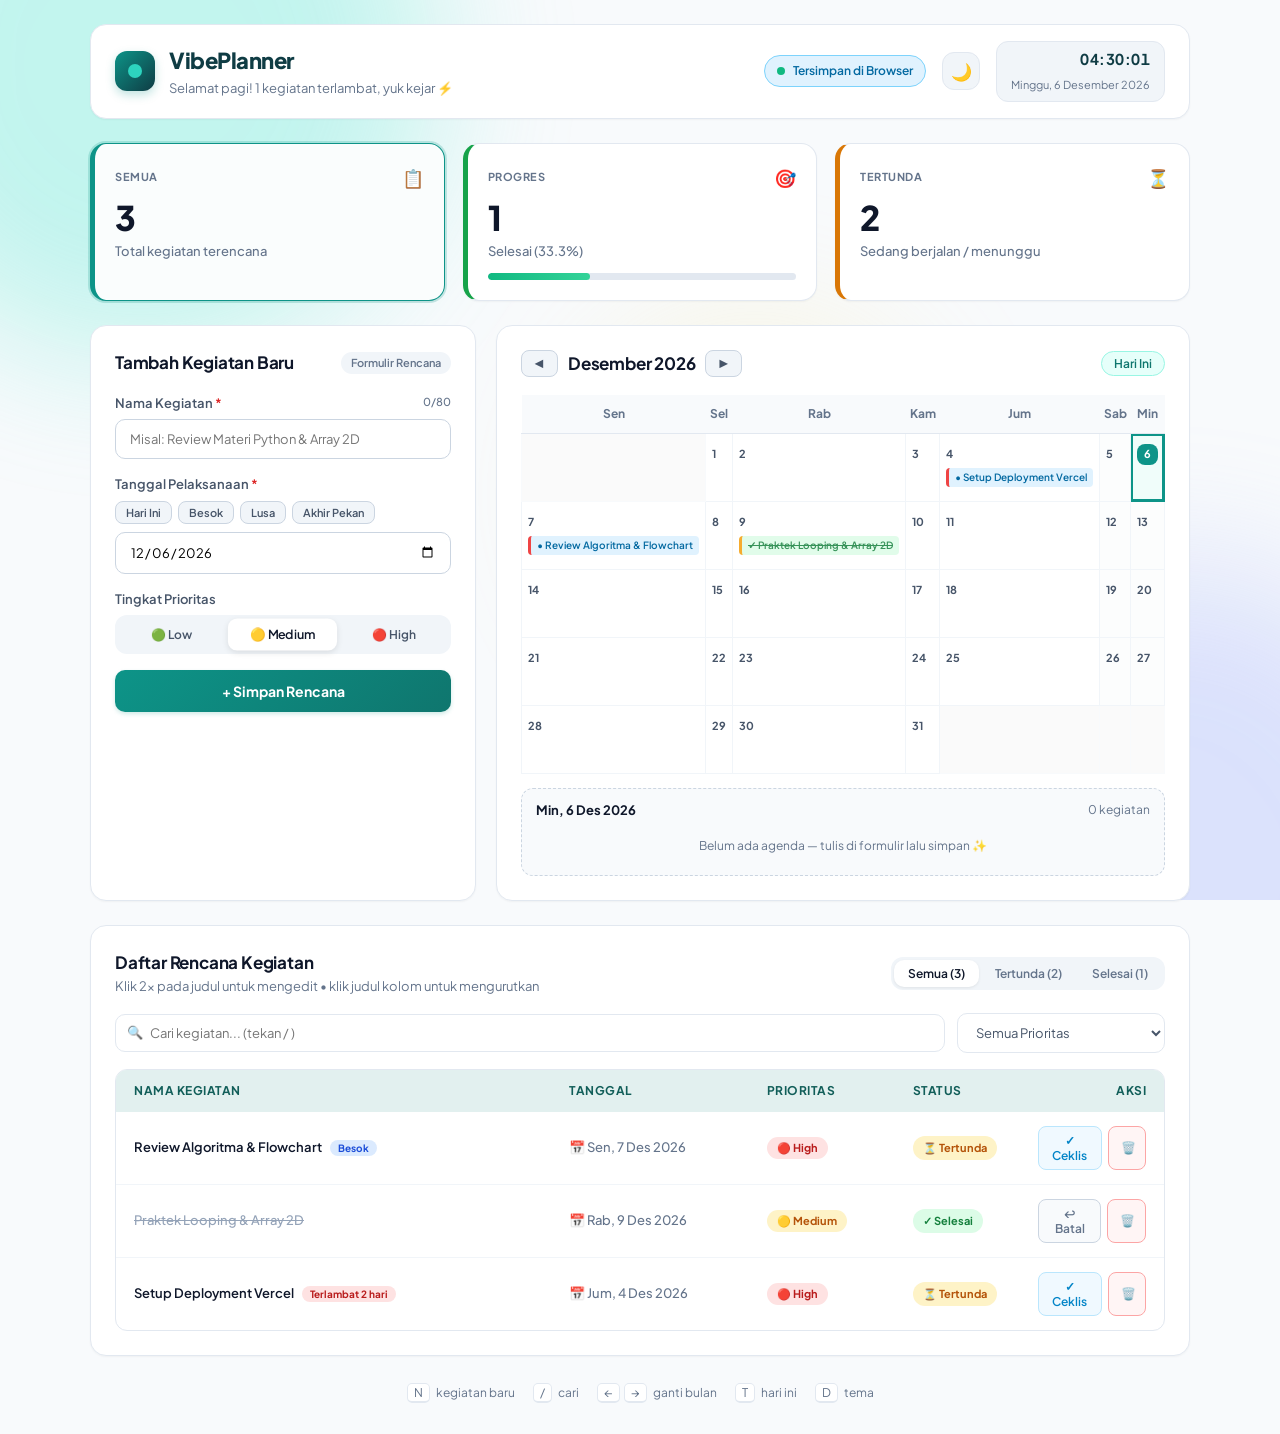
==== index.html @ 6b1e013d "Add files via upload" ====
<!DOCTYPE html>
<html lang="id">
<head>
    <meta charset="UTF-8">
    <meta name="viewport" content="width=device-width, initial-scale=1.0">
    <title>VibePlanner - Modern Activity & Calendar Planner</title>
    <link rel="preconnect" href="https://fonts.googleapis.com">
    <link rel="preconnect" href="https://fonts.gstatic.com" crossorigin>
    <link href="https://fonts.googleapis.com/css2?family=Plus+Jakarta+Sans:wght@400;500;600;700;800&display=swap" rel="stylesheet">
    <link rel="stylesheet" href="style.css">
</head>
<body>
    <div class="ambient" aria-hidden="true"><i></i><i></i><i></i></div>
    <canvas id="confettiCanvas"></canvas>

    <div class="app-layout">
        <header class="navbar reveal" style="--i:0">
            <div class="brand-group">
                <div class="brand-badge"><span class="brand-dot"></span></div>
                <div>
                    <h1 class="brand-name">VibePlanner</h1>
                    <p class="brand-tagline" id="greetingText">Memuat sapaan...</p>
                </div>
            </div>
            <div class="navbar-actions">
                <div class="autosave-indicator" id="autosaveBadge" data-state="ok">
                    <span class="pulse-dot"></span>
                    <span class="autosave-text">Tersimpan Otomatis</span>
                </div>
                <button class="theme-toggle" id="themeToggle" title="Ganti tema (D)" aria-label="Ganti tema">🌙</button>
                <div class="clock-chip">
                    <span id="liveClock" class="clock-text">00:00:00</span>
                    <span id="currentDateStr" class="date-text">Memuat...</span>
                </div>
            </div>
        </header>

        <section class="stat-container">
            <div class="stat-card teal active-filter reveal" style="--i:1" data-filter="all" title="Tampilkan semua kegiatan">
                <div class="stat-header"><span class="stat-badge">Semua</span><span class="stat-icon">📋</span></div>
                <div class="stat-number" id="statTotal">0</div>
                <div class="stat-meta">Total kegiatan terencana</div>
            </div>
            <div class="stat-card green reveal" style="--i:2" data-filter="completed" title="Filter kegiatan yang selesai">
                <div class="stat-header"><span class="stat-badge">Progres</span><span class="stat-icon">🎯</span></div>
                <div class="stat-number" id="statCompleted">0</div>
                <div class="stat-meta" id="statProgressLabel">Selesai (0%)</div>
                <div class="progress-bar-wrap"><div class="progress-bar-fill" id="progressBar"></div></div>
            </div>
            <div class="stat-card amber reveal" style="--i:3" data-filter="pending" title="Filter kegiatan yang belum selesai">
                <div class="stat-header"><span class="stat-badge">Tertunda</span><span class="stat-icon">⏳</span></div>
                <div class="stat-number" id="statPending">0</div>
                <div class="stat-meta">Sedang berjalan / menunggu</div>
            </div>
        </section>

        <div class="main-grid">
            <section class="card-panel form-panel reveal" style="--i:4">
                <div class="panel-header">
                    <h2 class="panel-title">Tambah Kegiatan Baru</h2>
                    <span class="panel-pill">Formulir Rencana</span>
                </div>
                <form id="addActivityForm" class="modern-form" novalidate>
                    <div class="form-field">
                        <label for="title">Nama Kegiatan <span class="required">*</span>
                            <span class="char-count" id="charCount">0/80</span></label>
                        <input type="text" id="title" maxlength="80" placeholder="Misal: Review Materi Python & Array 2D" autocomplete="off">
                    </div>
                    <div class="form-field">
                        <label for="date">Tanggal Pelaksanaan <span class="required">*</span></label>
                        <div class="date-presets">
                            <button type="button" class="preset-chip" data-preset="0">Hari Ini</button>
                            <button type="button" class="preset-chip" data-preset="1">Besok</button>
                            <button type="button" class="preset-chip" data-preset="2">Lusa</button>
                            <button type="button" class="preset-chip" data-preset="weekend">Akhir Pekan</button>
                        </div>
                        <input type="date" id="date" required>
                    </div>
                    <div class="form-field">
                        <label>Tingkat Prioritas</label>
                        <input type="hidden" id="priority" value="Medium">
                        <div class="prio-seg" id="prioSeg">
                            <button type="button" data-p="Low">🟢 Low</button>
                            <button type="button" data-p="Medium" class="on">🟡 Medium</button>
                            <button type="button" data-p="High">🔴 High</button>
                        </div>
                    </div>
                    <button type="submit" class="btn-submit"><span>+ Simpan Rencana</span></button>
                </form>
            </section>

            <section class="card-panel calendar-panel reveal" style="--i:5">
                <div class="panel-header">
                    <div class="cal-nav-group">
                        <button class="cal-nav-btn" data-month="-1" title="Bulan sebelumnya (←)">◀</button>
                        <h2 class="panel-title" id="calendarTitle">Kalender</h2>
                        <button class="cal-nav-btn" data-month="1" title="Bulan berikutnya (→)">▶</button>
                    </div>
                    <button class="btn-today-pill" id="btnToday" title="Kembali ke hari ini (T)">Hari Ini</button>
                </div>
                <div class="table-responsive">
                    <table class="calendar-table">
                        <thead><tr><th>Sen</th><th>Sel</th><th>Rab</th><th>Kam</th><th>Jum</th><th>Sab</th><th>Min</th></tr></thead>
                        <tbody id="calendarBody"></tbody>
                    </table>
                </div>
                <div class="day-panel" id="dayPanel"></div>
            </section>
        </div>

        <section class="card-panel list-panel reveal" style="--i:6">
            <div class="list-panel-header">
                <div>
                    <h2 class="panel-title" style="margin:0">Daftar Rencana Kegiatan</h2>
                    <p class="panel-subtitle">Klik 2x pada judul untuk mengedit • klik judul kolom untuk mengurutkan</p>
                </div>
                <div class="tab-pill-group">
                    <button class="tab-pill active" data-filter="all">Semua (<span id="countAll">0</span>)</button>
                    <button class="tab-pill" data-filter="pending">Tertunda (<span id="countPending">0</span>)</button>
                    <button class="tab-pill" data-filter="completed">Selesai (<span id="countCompleted">0</span>)</button>
                </div>
            </div>
            <div class="table-toolbar">
                <div class="search-input-wrap">
                    <span class="search-icon">🔍</span>
                    <input type="text" id="searchInput" placeholder="Cari kegiatan... (tekan / )">
                    <button id="clearSearchBtn" class="clear-search" style="display:none" aria-label="Hapus pencarian">✕</button>
                </div>
                <div class="filter-dropdown-wrap">
                    <select id="priorityFilter">
                        <option value="all">Semua Prioritas</option>
                        <option value="High">🔴 Hanya Prioritas Tinggi</option>
                        <option value="Medium">🟡 Hanya Prioritas Sedang</option>
                        <option value="Low">🟢 Hanya Prioritas Rendah</option>
                    </select>
                </div>
            </div>
            <div class="table-container">
                <table class="activity-table">
                    <thead>
                        <tr>
                            <th class="sortable" data-sort="title" style="width:42%">Nama Kegiatan <i></i></th>
                            <th class="sortable" data-sort="date" style="width:19%">Tanggal <i></i></th>
                            <th class="sortable" data-sort="priority" style="width:14%">Prioritas <i></i></th>
                            <th class="sortable" data-sort="completed" style="width:12%">Status <i></i></th>
                            <th style="width:13%;text-align:right">Aksi</th>
                        </tr>
                    </thead>
                    <tbody id="activityTableBody"></tbody>
                </table>
            </div>
        </section>

        <footer class="kbd-hint">
            <span><kbd>N</kbd> kegiatan baru</span><span><kbd>/</kbd> cari</span>
            <span><kbd>←</kbd><kbd>→</kbd> ganti bulan</span><span><kbd>T</kbd> hari ini</span><span><kbd>D</kbd> tema</span>
        </footer>
    </div>

    <div id="toastStack" class="toast-stack" aria-live="polite"></div>
    <script src="script.js"></script>
</body>
</html>
---- style.css ----
:root {
    --primary: #0d9488;
    --primary-light: #14b8a6;
    --primary-dark: #0f766e;
    --brand-dark: #0f3c44;
    --bg-main: #f8fafc;
    --card-surface: #ffffff;
    --border-color: #e2e8f0;
    --text-primary: #0f172a;
    --text-secondary: #475569;
    --text-muted: #64748b;
    --success: #16a34a;
    --warning: #d97706;
    --danger: #dc2626;
    --shadow-sm: 0 1px 2px 0 rgba(0, 0, 0, 0.04);
    --shadow-md: 0 4px 6px -1px rgba(0, 0, 0, 0.05), 0 2px 4px -2px rgba(0, 0, 0, 0.05);
    --shadow-lg: 0 10px 15px -3px rgba(0, 0, 0, 0.06), 0 4px 6px -4px rgba(0, 0, 0, 0.06);
    --radius-md: 12px;
    --radius-lg: 16px;
}

* {
    box-sizing: border-box;
}

body {
    margin: 0;
    padding: 24px 16px;
    font-family: 'Plus Jakarta Sans', -apple-system, BlinkMacSystemFont, "Segoe UI", Roboto, sans-serif;
    background-color: var(--bg-main);
    color: var(--text-primary);
    line-height: 1.5;
    -webkit-font-smoothing: antialiased;
}

#confettiCanvas {
    position: fixed;
    top: 0;
    left: 0;
    width: 100%;
    height: 100%;
    pointer-events: none;
    z-index: 99999;
}

.app-layout {
    max-width: 1100px;
    margin: 0 auto;
}

/* NAVBAR */
.navbar {
    display: flex;
    justify-content: space-between;
    align-items: center;
    background: var(--card-surface);
    border: 1px solid var(--border-color);
    padding: 16px 24px;
    border-radius: var(--radius-lg);
    box-shadow: var(--shadow-sm);
    margin-bottom: 24px;
    flex-wrap: wrap;
    gap: 16px;
}

.brand-group {
    display: flex;
    align-items: center;
    gap: 14px;
}

.brand-badge {
    width: 40px;
    height: 40px;
    background: linear-gradient(135deg, #0d9488, #0f3c44);
    border-radius: 12px;
    display: flex;
    align-items: center;
    justify-content: center;
    box-shadow: 0 4px 10px rgba(13, 148, 136, 0.25);
}

.brand-dot {
    width: 14px;
    height: 14px;
    background-color: #2dd4bf;
    border-radius: 50%;
}

.brand-name {
    margin: 0;
    font-size: 22px;
    font-weight: 800;
    color: var(--brand-dark);
    letter-spacing: -0.5px;
}

.brand-tagline {
    margin: 2px 0 0 0;
    font-size: 13px;
    color: var(--text-muted);
}

.navbar-actions {
    display: flex;
    align-items: center;
    gap: 16px;
}

.autosave-indicator {
    display: inline-flex;
    align-items: center;
    gap: 8px;
    padding: 6px 12px;
    background-color: #ecfdf5;
    border: 1px solid #a7f3d0;
    border-radius: 20px;
    font-size: 12px;
    font-weight: 600;
    color: #047857;
}

.pulse-dot {
    width: 8px;
    height: 8px;
    background-color: #10b981;
    border-radius: 50%;
    box-shadow: 0 0 0 0 rgba(16, 185, 129, 0.7);
    animation: greenPulse 2s infinite;
}

@keyframes greenPulse {
    0% { transform: scale(0.95); box-shadow: 0 0 0 0 rgba(16, 185, 129, 0.7); }
    70% { transform: scale(1); box-shadow: 0 0 0 6px rgba(16, 185, 129, 0); }
    100% { transform: scale(0.95); box-shadow: 0 0 0 0 rgba(16, 185, 129, 0); }
}

.clock-chip {
    text-align: right;
    background: #f1f5f9;
    padding: 6px 14px;
    border-radius: 12px;
    border: 1px solid #e2e8f0;
}

.clock-text {
    font-size: 15px;
    font-weight: 700;
    color: var(--brand-dark);
    letter-spacing: 0.5px;
    display: block;
}

.date-text {
    font-size: 11px;
    color: var(--text-muted);
}

.stat-container {
    display: grid;
    grid-template-columns: repeat(3, 1fr);
    gap: 18px;
    margin-bottom: 24px;
}

.stat-card {
    background: var(--card-surface);
    border: 1px solid var(--border-color);
    border-radius: var(--radius-lg);
    padding: 20px;
    box-shadow: var(--shadow-sm);
    cursor: pointer;
    user-select: none;
    transition: all 0.25s cubic-bezier(0.4, 0, 0.2, 1);
    position: relative;
}

.stat-card:hover {
    transform: translateY(-3px);
    box-shadow: var(--shadow-md);
}

.stat-card.active-filter {
    border-color: var(--primary);
    box-shadow: 0 0 0 2px rgba(13, 148, 136, 0.2), var(--shadow-sm);
    background-color: #fafdfd;
}

.stat-card.teal { border-left: 5px solid var(--primary); }
.stat-card.green { border-left: 5px solid var(--success); }
.stat-card.amber { border-left: 5px solid var(--warning); }

.stat-header {
    display: flex;
    justify-content: space-between;
    align-items: center;
    margin-bottom: 8px;
}

.stat-badge {
    font-size: 11px;
    font-weight: 700;
    text-transform: uppercase;
    letter-spacing: 0.5px;
    color: var(--text-muted);
}

.stat-icon {
    font-size: 18px;
}

.stat-number {
    font-size: 34px;
    font-weight: 800;
    color: var(--text-primary);
    line-height: 1.1;
}

.stat-meta {
    font-size: 13px;
    color: var(--text-muted);
    margin-top: 6px;
    font-weight: 500;
}

.progress-bar-wrap {
    background: #e2e8f0;
    border-radius: 10px;
    height: 7px;
    width: 100%;
    overflow: hidden;
    margin-top: 12px;
}

.progress-bar-fill {
    background: linear-gradient(90deg, #10b981, #059669);
    height: 100%;
    width: 0%;
    border-radius: 10px;
    transition: width 0.7s cubic-bezier(0.4, 0, 0.2, 1);
}

.main-grid {
    display: grid;
    grid-template-columns: 1fr 1.35fr;
    gap: 20px;
    margin-bottom: 24px;
}

.card-panel {
    background: var(--card-surface);
    border: 1px solid var(--border-color);
    border-radius: var(--radius-lg);
    padding: 24px;
    box-shadow: var(--shadow-sm);
}

.panel-header {
    display: flex;
    justify-content: space-between;
    align-items: center;
    margin-bottom: 18px;
}

.panel-title {
    margin: 0;
    font-size: 17px;
    font-weight: 700;
    color: var(--text-primary);
    letter-spacing: -0.2px;
}

.panel-pill {
    background: #f1f5f9;
    color: var(--text-muted);
    font-size: 11px;
    font-weight: 600;
    padding: 3px 10px;
    border-radius: 20px;
}

.modern-form .form-field {
    margin-bottom: 16px;
}

.modern-form label {
    display: block;
    font-size: 13px;
    font-weight: 600;
    color: var(--text-secondary);
    margin-bottom: 6px;
}

.required {
    color: var(--danger);
}

.date-presets {
    display: flex;
    gap: 6px;
    margin-bottom: 8px;
    flex-wrap: wrap;
}

.preset-chip {
    padding: 4px 10px;
    font-size: 11px;
    font-weight: 600;
    background: #f1f5f9;
    border: 1px solid #cbd5e1;
    border-radius: 8px;
    cursor: pointer;
    transition: all 0.15s;
    color: var(--text-secondary);
}

.preset-chip:hover {
    background: var(--primary);
    color: #ffffff;
    border-color: var(--primary);
}

.modern-form input, .modern-form select {
    width: 100%;
    padding: 11px 14px;
    border-radius: 10px;
    border: 1px solid #cbd5e1;
    font-size: 13px;
    font-family: inherit;
    background-color: #ffffff;
    transition: border-color 0.2s, box-shadow 0.2s;
}

.modern-form input:focus, .modern-form select:focus {
    outline: none;
    border-color: var(--primary);
    box-shadow: 0 0 0 3px rgba(13, 148, 136, 0.18);
}

.btn-submit {
    width: 100%;
    padding: 12px;
    background: linear-gradient(135deg, #0d9488, #0f766e);
    color: #ffffff;
    border: none;
    border-radius: 10px;
    font-size: 14px;
    font-weight: 700;
    cursor: pointer;
    transition: all 0.2s;
    box-shadow: 0 2px 4px rgba(13, 148, 136, 0.2);
}

.btn-submit:hover {
    background: linear-gradient(135deg, #0f766e, #115e59);
    transform: translateY(-1px);
    box-shadow: 0 4px 8px rgba(13, 148, 136, 0.3);
}

.btn-submit:active {
    transform: translateY(0);
}

.cal-nav-group {
    display: flex;
    align-items: center;
    gap: 10px;
}

.cal-nav-btn {
    background: #f1f5f9;
    border: 1px solid #cbd5e1;
    border-radius: 8px;
    padding: 6px 12px;
    cursor: pointer;
    font-size: 11px;
    font-weight: 700;
    transition: all 0.15s;
    color: var(--text-secondary);
}

.cal-nav-btn:hover {
    background: var(--primary);
    color: white;
    border-color: var(--primary);
}

.btn-today-pill {
    background: #e6fffa;
    border: 1px solid #99f6e4;
    color: #0f766e;
    font-size: 12px;
    font-weight: 600;
    padding: 4px 12px;
    border-radius: 14px;
    cursor: pointer;
    transition: all 0.15s;
}

.btn-today-pill:hover {
    background: #ccfbf1;
}

.calendar-table {
    width: 100%;
    border-collapse: collapse;
}

.calendar-table th {
    font-size: 12px;
    color: var(--text-muted);
    padding: 10px 4px;
    text-align: center;
    background: #f8fafc;
    border-bottom: 1px solid var(--border-color);
}

.calendar-table td.cal-cell {
    border: 1px solid #f1f5f9;
    height: 68px;
    vertical-align: top;
    padding: 6px;
    width: 14.28%;
    cursor: pointer;
    transition: background-color 0.15s, transform 0.15s;
}

.calendar-table td.cal-cell:hover {
    background-color: #f0fdfa;
    transform: scale(1.02);
}

.calendar-table td.selected-cell {
    background-color: #f0fdfa;
    border-color: var(--primary);
}

.cal-empty {
    background: #fafafa;
    border: 1px solid #f8fafc;
}

.cal-day-num {
    font-size: 11px;
    font-weight: 700;
    color: var(--text-secondary);
}

.is-today .cal-day-num {
    background-color: var(--primary);
    color: white;
    padding: 2px 7px;
    border-radius: 8px;
    display: inline-block;
}

.cal-badge {
    font-size: 10px;
    padding: 2px 6px;
    border-radius: 4px;
    margin-top: 4px;
    white-space: nowrap;
    overflow: hidden;
    text-overflow: ellipsis;
    font-weight: 600;
}

.badge-pending {
    background-color: #e0f2fe;
    color: #0369a1;
}

.badge-done {
    background-color: #dcfce7;
    color: #15803d;
    text-decoration: line-through;
    opacity: 0.85;
}

.calendar-footer-hint {
    font-size: 12px;
    color: var(--text-muted);
    margin-top: 12px;
    text-align: center;
}

.list-panel-header {
    display: flex;
    justify-content: space-between;
    align-items: center;
    margin-bottom: 16px;
    flex-wrap: wrap;
    gap: 12px;
}

.panel-subtitle {
    margin: 2px 0 0 0;
    font-size: 13px;
    color: var(--text-muted);
}

.tab-pill-group {
    display: flex;
    background: #f1f5f9;
    padding: 3px;
    border-radius: 12px;
    gap: 2px;
}

.tab-pill {
    border: none;
    background: transparent;
    padding: 6px 14px;
    font-size: 12px;
    font-weight: 600;
    color: var(--text-muted);
    border-radius: 10px;
    cursor: pointer;
    transition: all 0.2s;
    font-family: inherit;
}

.tab-pill.active {
    background: #ffffff;
    color: var(--text-primary);
    box-shadow: 0 1px 3px rgba(0, 0, 0, 0.08);
}

.table-toolbar {
    display: flex;
    gap: 12px;
    margin-bottom: 16px;
    flex-wrap: wrap;
}

.search-input-wrap {
    flex: 1;
    min-width: 260px;
    position: relative;
    display: flex;
    align-items: center;
}

.search-icon {
    position: absolute;
    left: 12px;
    font-size: 13px;
    color: var(--text-muted);
}

.search-input-wrap input {
    width: 100%;
    padding: 10px 36px 10px 34px;
    border: 1px solid var(--border-color);
    border-radius: 10px;
    font-size: 13px;
    font-family: inherit;
    background: #ffffff;
    transition: all 0.2s;
}

.search-input-wrap input:focus {
    outline: none;
    border-color: var(--primary);
    box-shadow: 0 0 0 3px rgba(13, 148, 136, 0.15);
}

.clear-search {
    position: absolute;
    right: 10px;
    background: none;
    border: none;
    cursor: pointer;
    color: var(--text-muted);
    font-size: 14px;
}

.filter-dropdown-wrap select {
    padding: 10px 14px;
    border: 1px solid var(--border-color);
    border-radius: 10px;
    font-size: 13px;
    font-family: inherit;
    background: #ffffff;
    color: var(--text-secondary);
}

.table-container {
    border: 1px solid var(--border-color);
    border-radius: var(--radius-md);
    overflow: hidden;
}

.activity-table {
    width: 100%;
    border-collapse: collapse;
    text-align: left;
}

.activity-table th {
    background-color: #e2f0ef;
    color: #115e59;
    padding: 12px 18px;
    font-size: 12px;
    font-weight: 700;
    text-transform: uppercase;
    letter-spacing: 0.5px;
}

.activity-table td {
    padding: 14px 18px;
    border-bottom: 1px solid #f1f5f9;
    font-size: 13px;
}

.activity-table tr:hover td {
    background-color: #f8fafc;
}

.activity-table tr:last-child td {
    border-bottom: none;
}

.priority-pill {
    display: inline-block;
    padding: 3px 10px;
    border-radius: 20px;
    font-size: 11px;
    font-weight: 700;
}

.status-badge {
    display: inline-block;
    padding: 4px 10px;
    border-radius: 20px;
    font-size: 11px;
    font-weight: 700;
}

.status-badge.done {
    background-color: #dcfce7;
    color: #15803d;
}

.status-badge.pending {
    background-color: #fef3c7;
    color: #b45309;
}

.btn-action {
    padding: 6px 12px;
    font-size: 12px;
    font-weight: 600;
    border-radius: 8px;
    cursor: pointer;
    border: 1px solid #cbd5e1;
    background: #ffffff;
    font-family: inherit;
    transition: all 0.15s;
}

.btn-toggle-done {
    color: #0284c7;
    border-color: #bae6fd;
    background-color: #f0f9ff;
}

.btn-toggle-done:hover {
    background-color: #e0f2fe;
    transform: scale(1.03);
}

.btn-toggle-undo {
    color: #64748b;
    background-color: #f8fafc;
}

.btn-delete {
    color: #dc2626;
    border-color: #fca5a5;
    background-color: #fff5f5;
}

.btn-delete:hover {
    background-color: #fee2e2;
    transform: scale(1.05);
}

.toast-box {
    position: fixed;
    bottom: 24px;
    right: 24px;
    background: #0f172a;
    color: #ffffff;
    padding: 12px 20px;
    border-radius: 10px;
    font-size: 13px;
    font-weight: 500;
    box-shadow: var(--shadow-lg);
    display: none;
    z-index: 9999;
    animation: toastIn 0.25s ease-out;
}

@keyframes toastIn {
    from { opacity: 0; transform: translateY(10px); }
    to { opacity: 1; transform: translateY(0); }
}

@media (max-width: 768px) {
    .stat-container { grid-template-columns: 1fr; }
    .main-grid { grid-template-columns: 1fr; }
    .navbar { flex-direction: column; align-items: flex-start; }
    .navbar-actions { width: 100%; justify-content: space-between; }
    .list-panel-header { flex-direction: column; align-items: flex-start; }
    .table-toolbar { flex-direction: column; }
    .search-input-wrap { width: 100%; }
}


/* =====================================================
   INTERAKTIF & HIDUP — tambahan v2
   ===================================================== */
html { scroll-behavior: smooth; }
body { transition: background-color .4s, color .4s; }
button { font-family: inherit; position: relative; overflow: hidden; }

/* latar bergerak */
.ambient { position: fixed; inset: 0; z-index: -1; overflow: hidden; pointer-events: none; }
.ambient i { position: absolute; width: 46vmax; height: 46vmax; border-radius: 50%; filter: blur(70px); opacity: .35; animation: drift 22s ease-in-out infinite alternate; }
.ambient i:nth-child(1) { background: #5eead4; top: -18vmax; left: -12vmax; }
.ambient i:nth-child(2) { background: #a5b4fc; bottom: -20vmax; right: -14vmax; animation-delay: -7s; }
.ambient i:nth-child(3) { background: #fde68a; top: 35%; left: 45%; width: 28vmax; height: 28vmax; opacity: .22; animation-delay: -13s; }
@keyframes drift { to { transform: translate(7vmax, 5vmax) scale(1.15) rotate(25deg); } }

/* animasi masuk */
.reveal { animation: rise .7s cubic-bezier(.2, .8, .2, 1) backwards; animation-delay: calc(var(--i, 0) * 90ms); }
@keyframes rise { from { opacity: 0; transform: translateY(24px) scale(.98); } to { opacity: 1; transform: none; } }

/* spotlight kursor */
.card-panel, .stat-card { isolation: isolate; }
.card-panel::before, .stat-card::before {
    content: ''; position: absolute; inset: 0; z-index: -1; pointer-events: none; opacity: 0; transition: opacity .3s;
    background: radial-gradient(260px circle at var(--mx, 50%) var(--my, 50%), rgba(20, 184, 166, .13), transparent 70%);
}
.card-panel { position: relative; transition: box-shadow .3s, border-color .3s, background-color .4s; }
.card-panel:hover::before, .stat-card:hover::before { opacity: 1; }
.card-panel:hover { box-shadow: var(--shadow-md); border-color: #99f6e4; }
.stat-card { transition: box-shadow .25s, border-color .25s, background-color .4s, transform .15s ease-out; overflow: hidden; }
.stat-card:hover .stat-icon { animation: wiggle .6s; }
@keyframes wiggle { 25% { transform: rotate(-18deg) scale(1.25); } 60% { transform: rotate(14deg) scale(1.25); } }
.stat-number.bump { animation: bump .5s; }
@keyframes bump { 40% { transform: scale(1.18); color: var(--primary); } }
.progress-bar-fill { background-size: 200% 100%; background-image: linear-gradient(90deg, #10b981, #34d399, #10b981); animation: shimmer 2.4s linear infinite; }
@keyframes shimmer { to { background-position: -200% 0; } }

/* ripple */
.ripple { position: absolute; width: 14px; height: 14px; margin: -7px; border-radius: 50%; background: rgba(255, 255, 255, .55); pointer-events: none; animation: ripple .6s ease-out forwards; }
.stat-card .ripple, .btn-toggle-done .ripple, .tab-pill .ripple { background: rgba(13, 148, 136, .25); }
@keyframes ripple { to { transform: scale(26); opacity: 0; } }

/* navbar */
.brand-badge { animation: float 4s ease-in-out infinite; }
.brand-dot { animation: glow 2s ease-in-out infinite; }
@keyframes float { 50% { transform: translateY(-3px) rotate(-4deg); } }
@keyframes glow { 50% { box-shadow: 0 0 14px 4px rgba(45, 212, 191, .7); transform: scale(1.2); } }
.autosave-indicator { transition: all .3s; }
.autosave-indicator[data-state="saving"] { background: #fef3c7; border-color: #fcd34d; color: #b45309; }
.autosave-indicator[data-state="saving"] .pulse-dot { background: #f59e0b; animation-duration: .6s; }
.autosave-indicator[data-state="offline"] { background: #e0f2fe; border-color: #7dd3fc; color: #0369a1; }
.theme-toggle { width: 38px; height: 38px; border-radius: 12px; border: 1px solid var(--border-color); background: #f1f5f9; cursor: pointer; font-size: 17px; transition: transform .3s, background .2s; }
.theme-toggle:hover { transform: rotate(25deg) scale(1.1); background: #e6fffa; }
.clock-text { font-variant-numeric: tabular-nums; }

/* form */
.char-count { float: right; font-weight: 500; font-size: 11px; color: var(--text-muted); }
.prio-seg { display: grid; grid-template-columns: repeat(3, 1fr); gap: 6px; background: #f1f5f9; padding: 4px; border-radius: 12px; }
.prio-seg button { border: none; background: transparent; padding: 8px 4px; font-size: 12px; font-weight: 600; border-radius: 9px; cursor: pointer; color: var(--text-secondary); transition: all .2s; }
.prio-seg button:hover { background: rgba(255, 255, 255, .7); }
.prio-seg button.on { background: #fff; color: var(--text-primary); box-shadow: 0 2px 6px rgba(0, 0, 0, .1); transform: scale(1.04); }
.preset-chip:active { transform: scale(.92); }
.btn-submit.ok { background: linear-gradient(135deg, #16a34a, #15803d); }
.modern-form.shake { animation: shake .45s; }
@keyframes shake { 20%, 60% { transform: translateX(-7px); } 40%, 80% { transform: translateX(7px); } }

/* kalender */
.cal-nav-btn:active { transform: scale(.88); }
.calendar-table tbody.slide-l { animation: slideL .35s ease-out; }
.calendar-table tbody.slide-r { animation: slideR .35s ease-out; }
@keyframes slideL { from { opacity: 0; transform: translateX(40px); } to { opacity: 1; transform: none; } }
@keyframes slideR { from { opacity: 0; transform: translateX(-40px); } to { opacity: 1; transform: none; } }
.cal-cell { animation: pop .4s backwards; animation-delay: calc(var(--d, 0) * 8ms); position: relative; outline: none; }
@keyframes pop { from { opacity: 0; transform: scale(.85); } to { opacity: 1; transform: none; } }
.cal-cell.weekend { background: #fcfdfd; }
.cal-cell:focus-visible { box-shadow: inset 0 0 0 2px var(--primary-light); }
.calendar-table td.cal-cell:hover { z-index: 2; box-shadow: var(--shadow-md); }
.calendar-table td.selected-cell { box-shadow: inset 0 0 0 2px var(--primary); }
.is-today .cal-day-num { animation: todayPulse 2s infinite; }
@keyframes todayPulse { 50% { box-shadow: 0 0 0 5px rgba(13, 148, 136, .22); } }
.cal-badge { border-left: 3px solid transparent; transition: transform .15s; }
.cal-badge:hover { transform: translateX(2px); }
.cal-badge.pr-High { border-left-color: #ef4444; }
.cal-badge.pr-Medium { border-left-color: #f59e0b; }
.cal-badge.pr-Low { border-left-color: #22c55e; }
.cal-more { font-size: 10px; color: var(--text-muted); margin-top: 3px; font-weight: 600; }

.day-panel { margin-top: 14px; padding: 12px 14px; background: #f8fafc; border: 1px dashed #cbd5e1; border-radius: 12px; min-height: 64px; animation: rise .4s both; }
.day-head { display: flex; justify-content: space-between; font-size: 13px; margin-bottom: 8px; }
.day-head span { color: var(--text-muted); font-size: 12px; }
.day-empty { text-align: center; color: var(--text-muted); font-size: 12px; padding: 8px; }
.day-item { display: flex; align-items: center; gap: 10px; padding: 7px 8px; border-radius: 8px; font-size: 13px; cursor: pointer; transition: background .15s; }
.day-item:hover { background: rgba(13, 148, 136, .08); }
.day-item span { flex: 1; transition: color .3s; }
.day-item.done span { text-decoration: line-through; color: #94a3b8; }
.day-item input { accent-color: var(--primary); width: 16px; height: 16px; cursor: pointer; }
.dot { width: 9px; height: 9px; border-radius: 50%; }
.dot.pr-High { background: #ef4444; } .dot.pr-Medium { background: #f59e0b; } .dot.pr-Low { background: #22c55e; }

/* tabel */
.tab-pill:hover:not(.active) { background: rgba(255, 255, 255, .6); color: var(--text-primary); }
.sortable { cursor: pointer; user-select: none; transition: background .15s; }
.sortable:hover { background: #cfe8e5; }
.sortable i { font-style: normal; font-size: 9px; margin-left: 4px; }
.t-title { font-weight: 600; color: var(--text-primary); }
.t-title.t-done { text-decoration: line-through; color: #94a3b8; font-weight: 500; }
.t-date { color: var(--text-muted); font-weight: 500; }
.chip { font-style: normal; font-size: 10px; font-weight: 700; padding: 2px 8px; border-radius: 10px; margin-left: 6px; white-space: nowrap; }
.chip.late { background: #fee2e2; color: #b91c1c; animation: blink 1.6s infinite; }
.chip.soon { background: #dbeafe; color: #1d4ed8; }
@keyframes blink { 50% { opacity: .55; } }
mark { background: #fde68a; color: inherit; border-radius: 3px; padding: 0 2px; }
.row-actions { display: inline-flex; gap: 6px; }
.btn-action:active { transform: scale(.92); }
.priority-pill.pr-High { background: #fee2e2; color: #b91c1c; }
.priority-pill.pr-Medium { background: #fef3c7; color: #b45309; }
.priority-pill.pr-Low { background: #ecfdf5; color: #047857; }
.activity-table tbody tr { transition: background .2s; }
.row-new { animation: rowIn .6s cubic-bezier(.2, .8, .2, 1); }
.row-flash { animation: flash .8s; }
.row-done { animation: flashGreen 1s; }
.row-out { animation: rowOut .3s forwards; }
@keyframes rowIn { from { opacity: 0; transform: translateX(-30px); background: #ccfbf1; } }
@keyframes flash { 30% { background: #fef9c3; } }
@keyframes flashGreen { 30% { background: #bbf7d0; } }
@keyframes rowOut { to { opacity: 0; transform: translateX(50px) scale(.96); } }
.inline-edit { width: 100%; padding: 6px 10px; border: 2px solid var(--primary); border-radius: 8px; font: inherit; font-size: 13px; background: #fff; color: #0f172a; outline: none; box-shadow: 0 0 0 4px rgba(13, 148, 136, .15); }
.empty-row { text-align: center; color: var(--text-muted); padding: 36px 16px !important; }
.empty-emoji { font-size: 34px; animation: float 3s ease-in-out infinite; }
.search-input-wrap input { transition: all .25s; }
.search-input-wrap input:focus { transform: scale(1.01); }

/* toast bertumpuk */
.toast-stack { position: fixed; bottom: 22px; right: 22px; display: flex; flex-direction: column; gap: 8px; z-index: 9999; max-width: calc(100vw - 32px); }
.toast { display: flex; align-items: center; gap: 14px; background: #0f172a; color: #fff; padding: 12px 18px; border-radius: 12px; font-size: 13px; font-weight: 500; box-shadow: var(--shadow-lg); animation: toastIn .3s cubic-bezier(.2, .8, .2, 1); }
.toast.out { animation: toastOut .25s forwards; }
.toast button { background: #14b8a6; color: #fff; border: none; border-radius: 8px; padding: 4px 12px; font-size: 12px; font-weight: 700; cursor: pointer; }
.toast button:hover { background: #2dd4bf; }
@keyframes toastOut { to { opacity: 0; transform: translateX(30px); } }

.kbd-hint { display: flex; flex-wrap: wrap; justify-content: center; gap: 6px 18px; margin: 28px 0 8px; font-size: 12px; color: var(--text-muted); }
kbd { background: var(--card-surface); border: 1px solid var(--border-color); border-bottom-width: 2px; border-radius: 5px; padding: 1px 6px; margin-right: 4px; font: 600 11px inherit; font-family: inherit; }

/* mode gelap */
[data-theme="dark"] {
    --bg-main: #0b1220; --card-surface: #111a2b; --border-color: #22304a;
    --text-primary: #e6edf7; --text-secondary: #b0bccf; --text-muted: #8a9ab2; --brand-dark: #5eead4;
    color-scheme: dark;
}
[data-theme="dark"] .ambient i { opacity: .16; }
[data-theme="dark"] .stat-card.active-filter { background-color: #12243a; }
[data-theme="dark"] .clock-chip, [data-theme="dark"] .theme-toggle, [data-theme="dark"] .preset-chip,
[data-theme="dark"] .cal-nav-btn, [data-theme="dark"] .panel-pill, [data-theme="dark"] .tab-pill-group,
[data-theme="dark"] .prio-seg { background: #1a2740; border-color: #2c3d5c; color: var(--text-secondary); }
[data-theme="dark"] .prio-seg button.on, [data-theme="dark"] .tab-pill.active { background: #263754; color: #fff; }
[data-theme="dark"] .modern-form input, [data-theme="dark"] .modern-form select, [data-theme="dark"] .search-input-wrap input,
[data-theme="dark"] .filter-dropdown-wrap select, [data-theme="dark"] .inline-edit { background: #0e1626; border-color: #2c3d5c; color: var(--text-primary); }
[data-theme="dark"] .calendar-table th { background: #0e1626; }
[data-theme="dark"] .calendar-table td.cal-cell { border-color: #1b2a44; }
[data-theme="dark"] .cal-empty, [data-theme="dark"] .cal-cell.weekend { background: #0e1626; border-color: #1b2a44; }
[data-theme="dark"] .calendar-table td.cal-cell:hover, [data-theme="dark"] .calendar-table td.selected-cell { background: #12304a; }
[data-theme="dark"] .day-panel { background: #0e1626; border-color: #2c3d5c; }
[data-theme="dark"] .activity-table th { background: #14304a; color: #5eead4; }
[data-theme="dark"] .sortable:hover { background: #1a3d5c; }
[data-theme="dark"] .activity-table td { border-color: #1b2a44; }
[data-theme="dark"] .activity-table tr:hover td { background: #152238; }
[data-theme="dark"] .badge-pending { background: #0c3a5c; color: #7dd3fc; }
[data-theme="dark"] .badge-done, [data-theme="dark"] .status-badge.done { background: #0f3b26; color: #86efac; }
[data-theme="dark"] .status-badge.pending, [data-theme="dark"] .priority-pill.pr-Medium { background: #4a3410; color: #fcd34d; }
[data-theme="dark"] .priority-pill.pr-High { background: #4c1d1d; color: #fca5a5; }
[data-theme="dark"] .priority-pill.pr-Low { background: #0f3b26; color: #86efac; }
[data-theme="dark"] .btn-action { background: #1a2740; border-color: #2c3d5c; color: var(--text-secondary); }
[data-theme="dark"] .btn-delete { background: #3b1a1f; border-color: #7f1d1d; color: #fca5a5; }
[data-theme="dark"] .btn-toggle-done { background: #0c2f4a; border-color: #155e8a; color: #7dd3fc; }
[data-theme="dark"] .btn-today-pill { background: #0f3b3a; border-color: #115e59; color: #5eead4; }
[data-theme="dark"] .chip.late { background: #4c1d1d; color: #fca5a5; }
[data-theme="dark"] .chip.soon { background: #1e3a8a; color: #bfdbfe; }
[data-theme="dark"] .t-title.t-done, [data-theme="dark"] .day-item.done span { color: #64748b; }
[data-theme="dark"] mark { background: #854d0e; color: #fff; }
[data-theme="dark"] .toast { background: #e6edf7; color: #0f172a; }

@media (max-width: 768px) { .toast-stack { left: 16px; right: 16px; bottom: 14px; } .kbd-hint { display: none; } }
@media (prefers-reduced-motion: reduce) { *, *::before, *::after { animation-duration: .01ms !important; animation-iteration-count: 1 !important; transition-duration: .01ms !important; } }
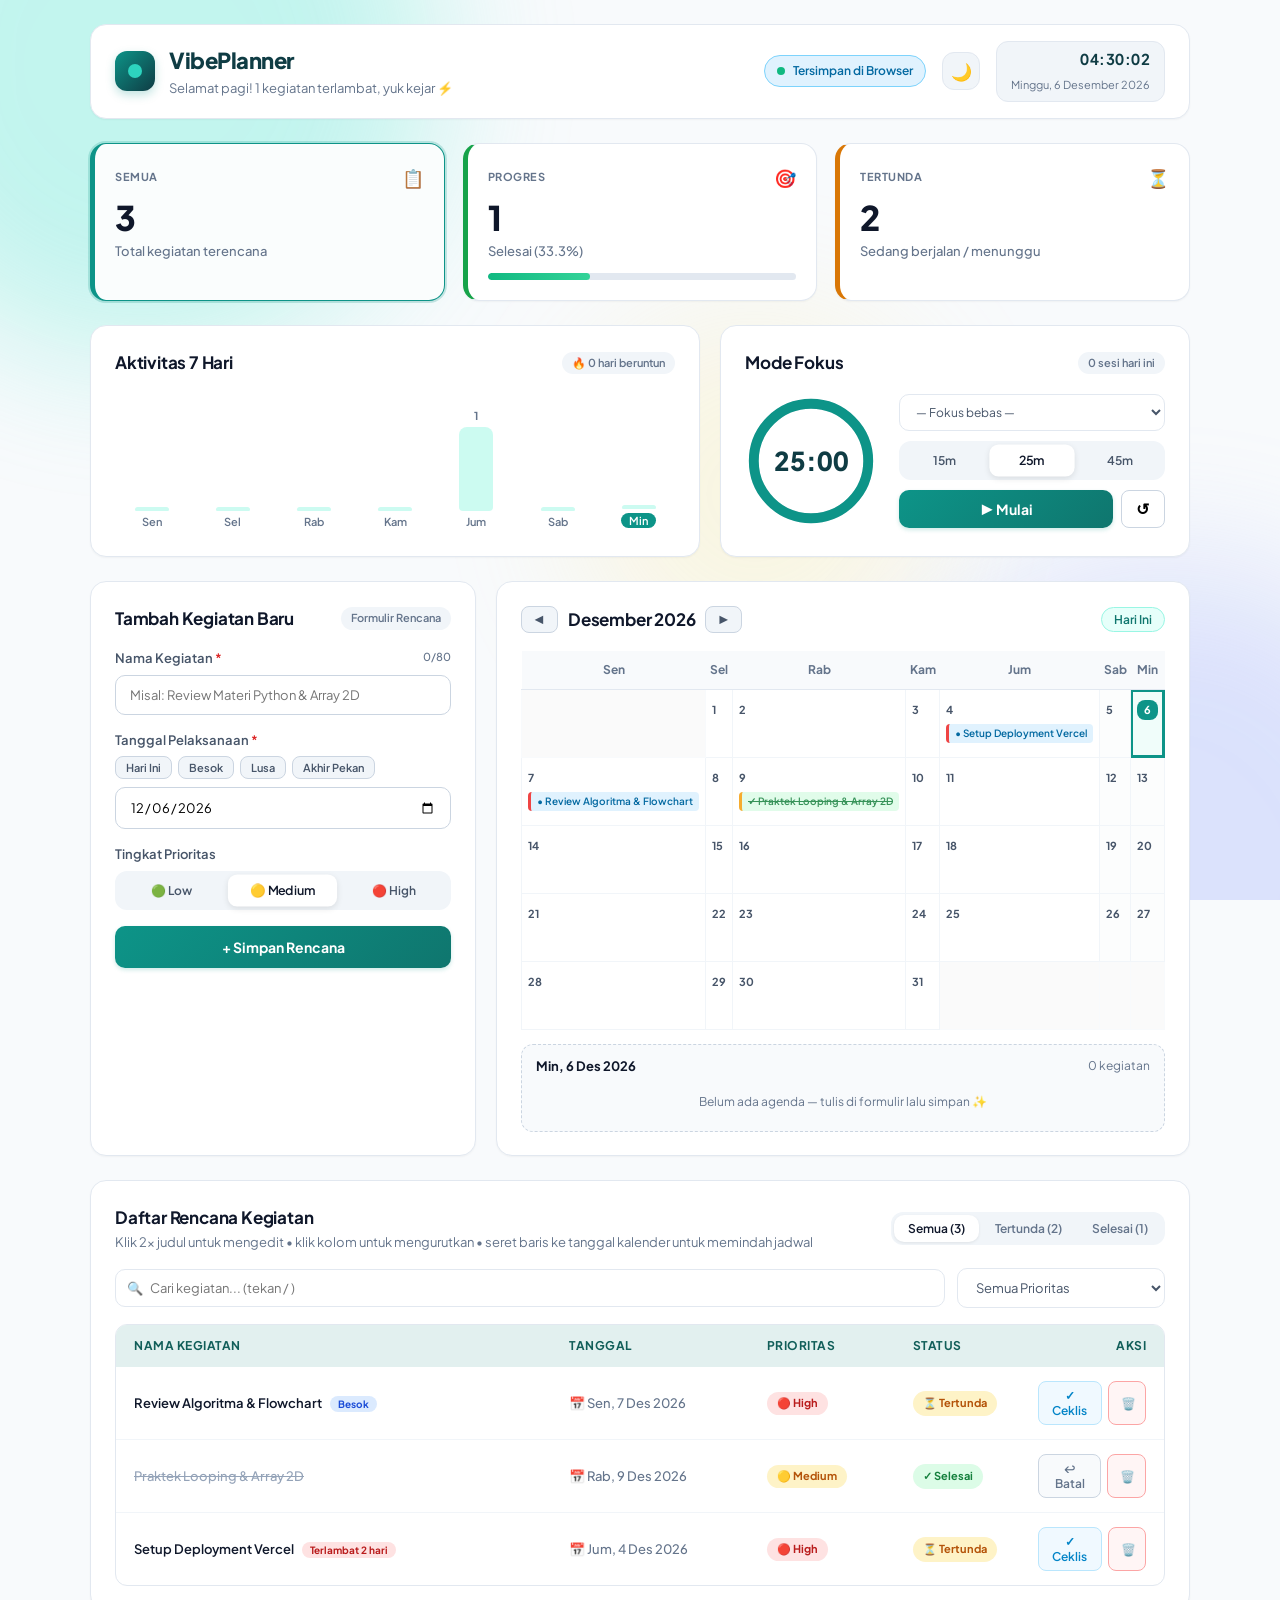
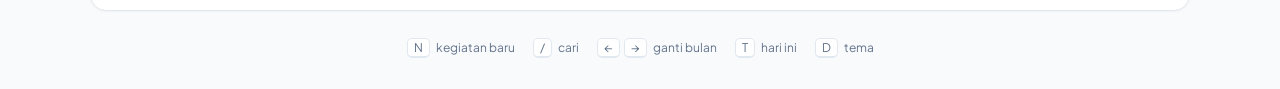
==== commit 57007d0f: "Add files via upload" ====
--- a/index.html
+++ b/index.html
@@ -51,6 +51,27 @@
                 <div class="stat-header"><span class="stat-badge">Tertunda</span><span class="stat-icon">⏳</span></div>
                 <div class="stat-number" id="statPending">0</div>
                 <div class="stat-meta">Sedang berjalan / menunggu</div>
+            </div>
+        </section>
+
+        <section class="insight-grid">
+            <div class="card-panel reveal" style="--i:4">
+                <div class="panel-header"><h2 class="panel-title">Aktivitas 7 Hari</h2><span class="panel-pill" id="streakPill">🔥 0 hari</span></div>
+                <div class="week-chart" id="weekChart"></div>
+            </div>
+            <div class="card-panel focus-card reveal" style="--i:5">
+                <div class="panel-header"><h2 class="panel-title">Mode Fokus</h2><span class="panel-pill" id="focusCount">0 sesi hari ini</span></div>
+                <div class="focus-body">
+                    <div class="ring">
+                        <svg viewBox="0 0 120 120"><circle class="ring-bg" cx="60" cy="60" r="52"/><circle class="ring-fg" id="ringFg" cx="60" cy="60" r="52"/></svg>
+                        <div class="ring-time" id="focusTime">25:00</div>
+                    </div>
+                    <div class="focus-ctrl">
+                        <select id="focusTask" aria-label="Pilih kegiatan untuk difokuskan"></select>
+                        <div class="prio-seg" id="focusLen"><button data-m="15">15m</button><button data-m="25" class="on">25m</button><button data-m="45">45m</button></div>
+                        <div class="focus-btns"><button class="btn-submit" id="focusStart">▶ Mulai</button><button class="btn-action" id="focusReset" title="Reset">↺</button></div>
+                    </div>
+                </div>
             </div>
         </section>
 
@@ -112,7 +133,7 @@
             <div class="list-panel-header">
                 <div>
                     <h2 class="panel-title" style="margin:0">Daftar Rencana Kegiatan</h2>
-                    <p class="panel-subtitle">Klik 2x pada judul untuk mengedit • klik judul kolom untuk mengurutkan</p>
+                    <p class="panel-subtitle">Klik 2x judul untuk mengedit • klik kolom untuk mengurutkan • seret baris ke tanggal kalender untuk memindah jadwal</p>
                 </div>
                 <div class="tab-pill-group">
                     <button class="tab-pill active" data-filter="all">Semua (<span id="countAll">0</span>)</button>
--- a/style.css
+++ b/style.css
@@ -900,3 +900,49 @@
 
 @media (max-width: 768px) { .toast-stack { left: 16px; right: 16px; bottom: 14px; } .kbd-hint { display: none; } }
 @media (prefers-reduced-motion: reduce) { *, *::before, *::after { animation-duration: .01ms !important; animation-iteration-count: 1 !important; transition-duration: .01ms !important; } }
+
+/* =====================================================
+   v3 — grafik 7 hari, mode fokus, drag & drop
+   ===================================================== */
+.insight-grid { display: grid; grid-template-columns: 1.3fr 1fr; gap: 20px; margin-bottom: 24px; }
+.week-chart { display: flex; align-items: flex-end; justify-content: space-between; gap: 8px; height: 138px; }
+.wk { flex: 1; display: flex; flex-direction: column; align-items: center; justify-content: flex-end; gap: 4px; background: none; border: none; padding: 4px 0; cursor: pointer; overflow: visible; border-radius: 10px; transition: background .2s; }
+.wk:hover { background: rgba(13, 148, 136, .08); }
+.wk-n { font-size: 11px; font-weight: 700; color: var(--text-muted); min-height: 14px; }
+.wk-bar { width: 70%; max-width: 34px; border-radius: 8px 8px 4px 4px; background: #ccfbf1; display: flex; align-items: flex-end; overflow: hidden; transform-origin: bottom; animation: grow .6s cubic-bezier(.2, .8, .2, 1) backwards; animation-delay: calc(var(--d, 0) * 60ms); transition: transform .2s; }
+.wk:hover .wk-bar { transform: scaleY(1.07) scaleX(1.1); }
+.wk-bar i { width: 100%; background: linear-gradient(180deg, #34d399, #059669); transition: height .6s; }
+.wk-l { font-size: 11px; font-weight: 600; color: var(--text-muted); }
+.wk.now .wk-l { color: #fff; background: var(--primary); padding: 1px 8px; border-radius: 8px; }
+@keyframes grow { from { transform: scaleY(0); opacity: 0; } }
+
+.focus-body { display: flex; align-items: center; gap: 22px; }
+.ring { position: relative; width: 132px; height: 132px; flex: none; }
+.ring svg { width: 100%; height: 100%; transform: rotate(-90deg); }
+.ring circle { fill: none; stroke-width: 9; }
+.ring-bg { stroke: #e2e8f0; }
+.ring-fg { stroke: var(--primary); stroke-linecap: round; transition: stroke-dashoffset 1s linear, stroke .3s; }
+.ring-time { position: absolute; inset: 0; display: grid; place-items: center; font-size: 26px; font-weight: 800; color: var(--brand-dark); font-variant-numeric: tabular-nums; }
+.focus-ctrl { flex: 1; display: flex; flex-direction: column; gap: 10px; min-width: 0; }
+.focus-ctrl select { width: 100%; padding: 9px 12px; border: 1px solid var(--border-color); border-radius: 10px; font: inherit; font-size: 12px; background: var(--card-surface); color: var(--text-secondary); }
+.focus-btns { display: flex; gap: 8px; }
+.focus-btns .btn-submit { flex: 1; padding: 10px; }
+.focus-btns .btn-action { width: 44px; font-size: 16px; }
+body.focusing .ring-fg { stroke: #f59e0b; filter: drop-shadow(0 0 6px rgba(245, 158, 11, .6)); }
+body.focusing .ring-time { animation: breathe 2s ease-in-out infinite; }
+body.focusing .ambient i { animation-duration: 8s; }
+body.focusing .focus-card { border-color: #fcd34d; }
+@keyframes breathe { 50% { transform: scale(1.06); } }
+
+.activity-table tbody tr[draggable="true"] { cursor: grab; }
+.activity-table tbody tr.dragging { opacity: .45; background: #ccfbf1; }
+body.dnd .cal-cell { outline: 2px dashed rgba(13, 148, 136, .4); outline-offset: -3px; }
+.cal-cell.drop-hover { background: #ccfbf1 !important; outline: 2px solid var(--primary) !important; transform: scale(1.06); z-index: 3; }
+
+[data-theme="dark"] .ring-bg { stroke: #22304a; }
+[data-theme="dark"] .wk-bar { background: #134e4a; }
+[data-theme="dark"] .focus-ctrl select { background: #0e1626; border-color: #2c3d5c; }
+[data-theme="dark"] .cal-cell.drop-hover { background: #0f4a4a !important; }
+[data-theme="dark"] .activity-table tbody tr.dragging { background: #0f3b3a; }
+
+@media (max-width: 768px) { .insight-grid { grid-template-columns: 1fr; } .focus-body { flex-direction: column; } .focus-ctrl { width: 100%; } }
